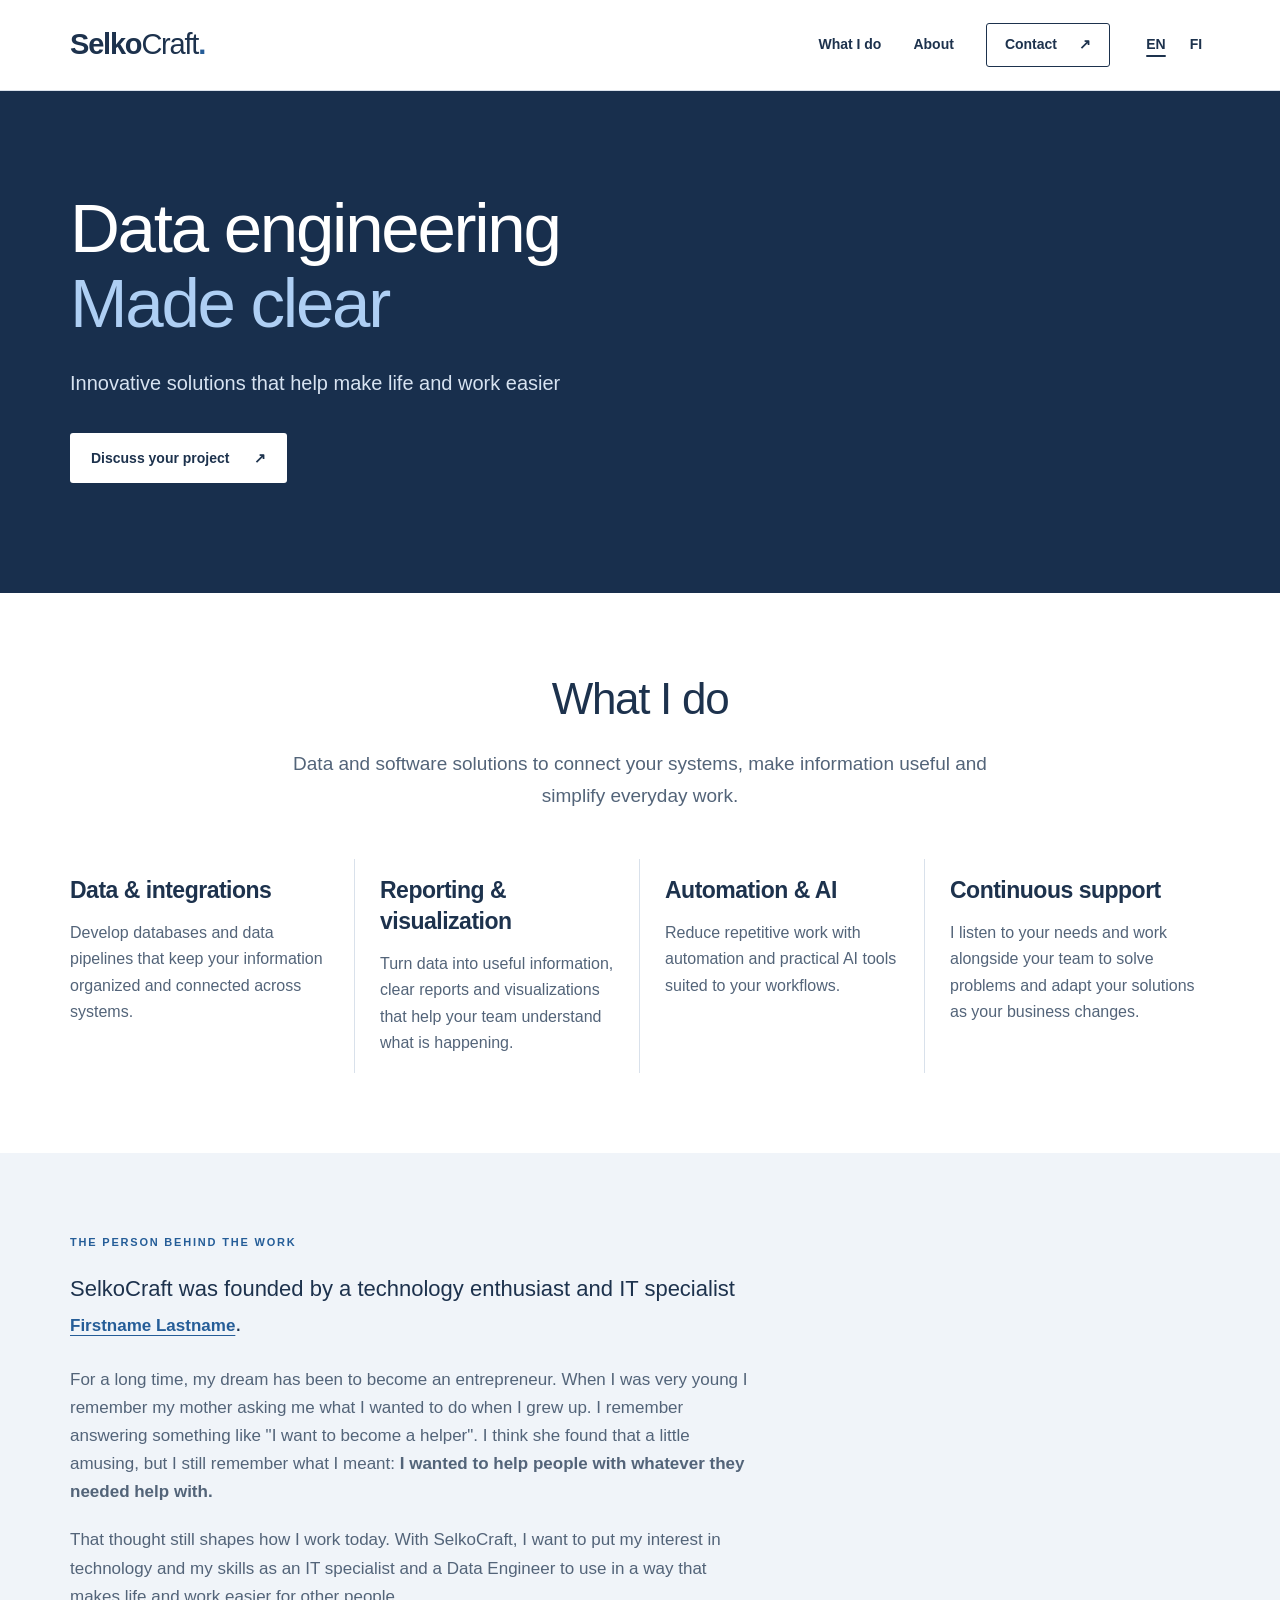
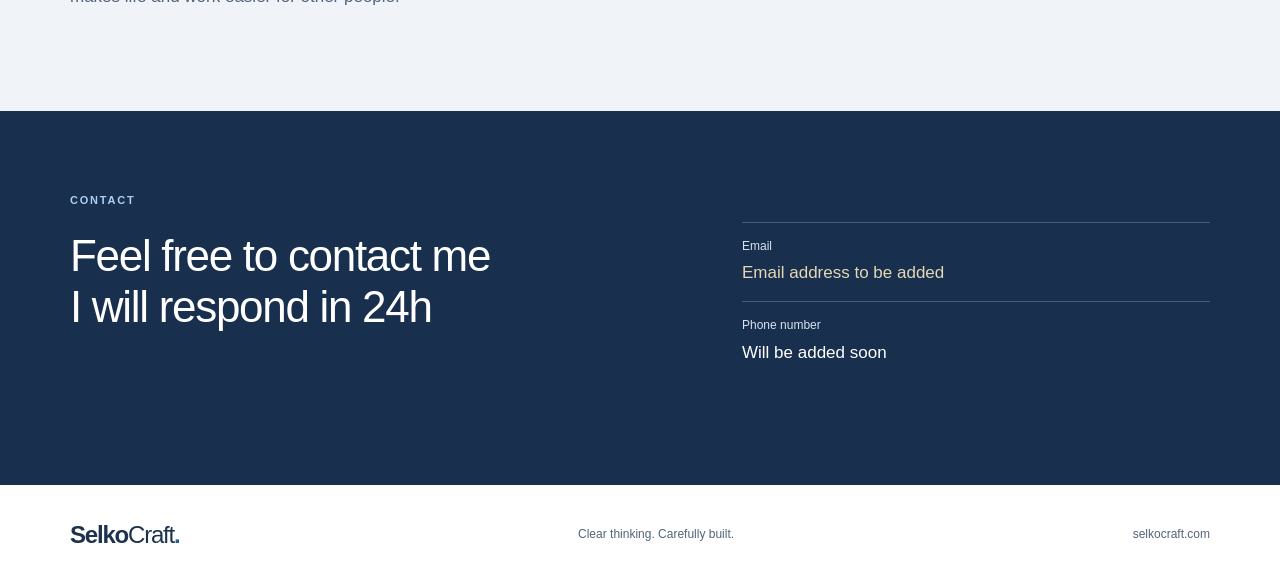
==== index.html @ 9091d0bf "Initial commit" ====
<!doctype html>
<html lang="en">
<head>
  <meta charset="utf-8">
  <meta name="viewport" content="width=device-width, initial-scale=1">
  <meta name="description" content="SelkoCraft Oy — independent data engineering, integrations and automation from Finland. Practical solutions, built with clarity.">
  <title>SelkoCraft Oy — Data engineering Made clear</title>
  <link rel="stylesheet" href="style2.css">
</head>
<body>
  <a class="skip-link" href="#main">Skip to content</a>

  <header class="site-header">
    <div class="container header-inner">
      <a class="brand" href="#home" aria-label="SelkoCraft home">Selko<span>Craft</span><span class="brand-mark" aria-hidden="true">.</span></a>
      <nav aria-label="Main navigation">
        <a href="#services">What I do</a>
        <a href="#about">About</a>
        <a class="nav-contact" href="#contact">Contact <span aria-hidden="true">↗</span></a>
        <span class="language-switch" role="group" aria-label="Language">
          <a href="index.html" lang="en" hreflang="en" aria-label="In English" aria-current="page">EN</a>
          <a href="fi.html" lang="fi" hreflang="fi" aria-label="Suomeksi">FI</a>
        </span>
      </nav>
    </div>
  </header>

  <main id="main">
    <section class="hero home-simple" id="home" aria-labelledby="hero-title">
      <div class="container">
        <div class="home-content">
          <h1 id="hero-title">Data engineering<br><span>Made clear</span></h1>
          <p class="hero-description">Innovative solutions that help make life and work easier</p>
          <a class="button button-light" href="#contact">Discuss your project <span aria-hidden="true">↗</span></a>
        </div>
      </div>
    </section>

    <section class="section services" id="services" aria-labelledby="services-title">
      <div class="container">
        <div class="services-heading">
          <h2 id="services-title">What I do</h2>
          <p>Data and software solutions to connect your systems, make information useful and simplify everyday work.</p>
        </div>
        <div class="service-areas">
          <article class="service-area">
            <h3>Data &amp; integrations</h3>
            <p>Develop databases and data pipelines that keep your information organized and connected across systems.</p>
          </article>
          <article class="service-area">
            <h3>Reporting &amp; visualization</h3>
            <p>Turn data into useful information, clear reports and visualizations that help your team understand what is happening.</p>
          </article>
          <article class="service-area">
            <h3>Automation &amp; AI</h3>
            <p>Reduce repetitive work with automation and practical AI tools suited to your workflows.</p>
          </article>
          <article class="service-area">
            <h3>Continuous support</h3>
            <p>I listen to your needs and work alongside your team to solve problems and adapt your solutions as your business changes.</p>
          </article>
        </div>
      </div>
    </section>

    <section class="section about" id="about" aria-labelledby="about-title">
      <div class="container">
        <div class="about-story">
          <div class="story-header">
            <h2 class="eyebrow" id="about-title">THE PERSON BEHIND THE WORK</h2>
          </div>
          <div class="story-prose">
            <p class="story-lead">SelkoCraft was founded by a technology enthusiast and IT specialist<br>
              <!-- Placeholder destination: replace with the founder’s website before publishing. -->
              <a class="founder-link" href="https://google.com">Firstname Lastname</a>.
            </p>
            <p class="story-body">For a long time, my dream has been to become an entrepreneur. When I was very young I remember my mother asking me what I wanted to do when I grew up. I remember answering something like "I want to become a helper". I think she found that a little amusing, but I still remember what I meant: <b>I wanted to help people with whatever they needed help with.</b></p>
            <p class="story-body">That thought still shapes how I work today. With SelkoCraft, I want to put my interest in technology and my skills as an IT specialist and a Data Engineer to use in a way that makes life and work easier for other people.</p>
          </div>
        </div>
      </div>
    </section>

    <section class="section contact" id="contact" aria-labelledby="contact-title">
      <div class="container contact-layout">
        <div>
          <p class="eyebrow">CONTACT</p>
          <h2 id="contact-title">Feel free to contact me<br>I will respond in 24h</h2>
        </div>
        <div class="contact-details">
          <dl>
            <div><dt>Email</dt><dd class="placeholder">Email address to be added</dd></div>
            <div><dt>Phone number</dt><dd>Will be added soon</dd></div>
          </dl>
        </div>
      </div>
    </section>
  </main>

  <footer class="site-footer">
    <div class="container footer-inner">
      <a class="brand" href="#home">Selko<span>Craft</span><span class="brand-mark" aria-hidden="true">.</span></a>
      <p>Clear thinking. Carefully built.</p>
      <span class="footer-domain">selkocraft.com</span>
    </div>
  </footer>
</body>
</html>
---- style2.css ----
/* SELKOCRAFT OY
   Shared stylesheet for index.html and fi.html.
   Keep layout, accessibility and responsive rules here. */

/* 1. Theme — shared navy palette for English and Finnish. */
:root {
  --ink: #1d324d;
  --muted: #536479;
  --accent: #255d98;
  --hero: #182f4d;
  --hero-text: #d7e3f1;
  --highlight: #aecff4;
  --paper: #ffffff;
  --soft: #f0f4f9;
  --line: #d9e1eb;
  --content-width: 1140px;
}

/* 2. Base styles, typography and accessible links. */
* {
  box-sizing: border-box;
}

html {
  scroll-padding-top: 112px;
}

body {
  margin: 0;
  background: var(--paper);
  color: var(--ink);
  font-family: "Segoe UI", "Helvetica Neue", Arial, sans-serif;
  font-size: 17px;
  line-height: 1.65;
}

h1, h2, h3, p {
  margin-top: 0;
}

p {
  margin-bottom: 20px;
}

a {
  color: inherit;
  text-decoration: none;
}

a:hover {
  text-decoration: underline;
  text-underline-offset: 5px;
}

a:focus-visible {
  outline: 3px solid #b97528;
  outline-offset: 5px;
}

/* Shared page width. */
.container {
  width: min(var(--content-width), calc(100% - 96px));
  margin-inline: auto;
}

/* Keyboard skip link, revealed when focused. */
.skip-link {
  position: fixed;
  top: -100px;
  left: 16px;
  z-index: 20;
  padding: 12px 18px;
  background: var(--paper);
  color: var(--ink);
}

.skip-link:focus {
  top: 12px;
}

/* 3. Header and main navigation. */
.site-header {
  position: sticky;
  top: 0;
  z-index: 10;
  background: var(--paper);
  border-bottom: 1px solid var(--line);
}

.header-inner {
  display: flex;
  align-items: center;
  justify-content: space-between;
  gap: 28px;
  min-height: 90px;
}

.brand {
  white-space: nowrap;
  font-size: 29px;
  font-weight: 700;
  letter-spacing: -1.2px;
}

.brand > span:not(.brand-mark) {
  font-weight: 400;
}

.brand-mark {
  color: var(--accent);
}

nav {
  display: flex;
  align-items: center;
  gap: 32px;
  font-size: 14px;
  font-weight: 600;
}

nav a {
  display: inline-flex;
  align-items: center;
  min-height: 44px;
}

.nav-contact {
  gap: 22px;
  padding: 7px 18px;
  border: 1px solid var(--ink);
  border-radius: 3px;
}

.nav-contact:hover {
  background: var(--soft);
  text-decoration: none;
}

/* 4. Home section. */
.hero {
  background: var(--hero);
  color: white;
}

.eyebrow {
  margin-bottom: 21px;
  font-size: 11px;
  font-weight: 700;
  letter-spacing: 1.8px;
  color: var(--accent);
}

h1 {
  font-weight: 500;
  line-height: 1.08;
  letter-spacing: -2.3px;
}

h1 span {
  color: var(--highlight);
}

.hero-description {
  color: var(--hero-text);
  line-height: 1.55;
}

.button {
  display: inline-flex;
  align-items: center;
  justify-content: space-between;
  gap: 24px;
  min-height: 50px;
  padding: 13px 21px;
  border-radius: 3px;
  font-size: 14px;
  font-weight: 600;
}

.button-light {
  background: white;
  color: var(--ink);
}

.button-light:hover {
  background: var(--highlight);
  text-decoration: none;
}

/* Shared section spacing. */
.section {
  padding-block: 80px;
}

h2 {
  margin-bottom: 24px;
  font-size: clamp(32px, 3.5vw, 44px);
  font-weight: 500;
  line-height: 1.16;
  letter-spacing: -1.3px;
}

h3 {
  font-weight: 600;
  line-height: 1.35;
  letter-spacing: -0.5px;
}

/* 5. About section background. */
.about {
  background: var(--soft);
}

/* 6. Contact section. */
.contact {
  background: var(--hero);
  color: white;
}

.contact-layout {
  display: grid;
  grid-template-columns: 1.1fr 0.9fr;
  gap: 100px;
}

.contact .eyebrow {
  color: var(--highlight);
}

.contact-details {
  padding-top: 7px;
}

.contact-details dl {
  margin: 24px 0;
}

.contact-details dl > div {
  border-top: 1px solid #435d7d;
  padding-block: 14px;
}

.contact-details dt {
  font-size: 12px;
  color: var(--hero-text);
}

.contact-details dd {
  margin: 3px 0 0;
  font-size: 17px;
}

.placeholder {
  color: #e4d7b5;
}

/* 7. Footer. */
.footer-inner {
  display: flex;
  align-items: center;
  justify-content: space-between;
  gap: 24px;
  padding-block: 30px;
}

.footer-inner .brand {
  font-size: 24px;
}

.footer-inner p, .footer-domain {
  margin: 0;
  color: var(--muted);
  font-size: 12px;
}

/* Responsive layout — tablet. */
@media (max-width: 950px) {
  .container {
    width: calc(100% - 48px);
  }

  .contact-layout {
    gap: 45px;
  }
}

/* Responsive layout — phone. */
@media (max-width: 700px) {
  html {
    scroll-padding-top: 134px;
  }

  .container {
    width: calc(100% - 40px);
  }

  .header-inner {
    flex-wrap: wrap;
    justify-content: center;
    gap: 4px;
    padding-block: 12px;
  }

  .brand {
    font-size: 26px;
  }

  nav {
    justify-content: center;
    width: 100%;
    gap: 26px;
    font-size: 13px;
  }

  .nav-contact {
    border: 0;
    padding-inline: 0;
    gap: 8px;
  }

  .contact-layout {
    grid-template-columns: 1fr;
    gap: 32px;
  }

  h1 {
    font-size: clamp(39px, 8.8vw, 56px);
    letter-spacing: -1.6px;
  }

  .hero-description {
    font-size: 19px;
  }

  .section {
    padding-block: 52px;
  }

  .footer-inner {
    flex-wrap: wrap;
    gap: 12px 24px;
  }

  .footer-domain {
    width: 100%;
  }
}

/* Home layout — one left-aligned content block. */
.home-simple {
  padding: 100px 0 110px;
  text-align: left;
}

.home-simple .home-content {
  max-width: 760px;
  margin: 0;
}

.home-simple h1 {
  font-size: clamp(44px, 5.4vw, 72px);
  margin-bottom: 0;
}

.home-simple .hero-description {
  max-width: 510px;
  margin: 28px 0 34px;
  font-size: 20px;
}

/* Responsive layout — phone. */
@media (max-width: 700px) {
  .home-simple {
    padding: 62px 0 68px;
  }

  .home-simple h1 {
    font-size: clamp(39px, 9vw, 56px);
  }
}

.services-heading > p {
  color: var(--muted);
  font-size: 19px;
  margin-bottom: 0;
}

.service-area h3 {
  font-size: 23px;
  margin-bottom: 14px;
}

.service-area p {
  color: var(--muted);
  font-size: 16px;
  margin-bottom: 0;
}

/* 8. Services — centered introduction and four open columns. */
.services-heading {
  max-width: 720px;
  margin-bottom: 48px;
  text-align: center;
  margin-inline: auto;
}

.service-areas {
  display: grid;
  grid-template-columns: repeat(4, 1fr);
  gap: 0;
}

.service-area {
  min-width: 0;
  padding: 16px 25px;
  border-right: 1px solid var(--line);
}

.service-area:first-child {
  padding-left: 0;
}

.service-area:last-child {
  padding-right: 0;
  border-right: 0;
}

/* Responsive layout — tablet. */
@media (max-width: 950px) {
  .service-areas {
    grid-template-columns: repeat(2, 1fr);
    gap: 30px;
  }

  .service-area, .service-area:first-child, .service-area:last-child {
    padding: 0;
    border: 0;
  }
}

/* Services — stack into one column. */
@media (max-width: 600px) {
  .service-areas {
    grid-template-columns: 1fr;
  }

  .services-heading {
    text-align: left;
  }

  .service-area {
    padding-top: 20px;
    border-top: 1px solid var(--line);
  }
}

/* 9. Founder story — readable prose and a small section heading. */
.about-story {
  max-width: 760px;
}

.about-story h2.eyebrow {
  font-size: 11px;
  font-weight: 700;
  line-height: 1.65;
  letter-spacing: 1.8px;
  margin-bottom: 21px;
}

.about-story .story-lead {
  font-size: 22px;
  line-height: 1.55;
  color: var(--ink);
}

.about-story .story-body {
  max-width: 680px;
  color: var(--muted);
}

/* 10. Language selector — underline the current language. */
.language-switch {
  display: inline-flex;
  align-items: center;
  gap: 12px;
  white-space: nowrap;
}

.language-switch a {
  justify-content: center;
  min-width: 28px;
}

.language-switch a[aria-current="page"] {
  text-decoration: underline;
  text-decoration-thickness: 2px;
  text-underline-offset: 6px;
}

/* Narrow phones — allow navigation to wrap. */
@media (max-width: 420px) {
  .site-header nav {
    flex-wrap: wrap;
    column-gap: 12px;
    row-gap: 0;
  }

  html {
    scroll-padding-top: 180px;
  }
}

/* Founder website link — smaller than the introduction. */
.about-story .founder-link {
  display: inline-block;
  padding-block: 7px;
  font-size: 17px;
  font-weight: 600;
  color: var(--accent);
  text-decoration: underline;
  text-decoration-thickness: 1px;
  text-underline-offset: 4px;
}

.about-story .founder-link:hover {
  color: var(--ink);
  text-decoration-thickness: 2px;
}
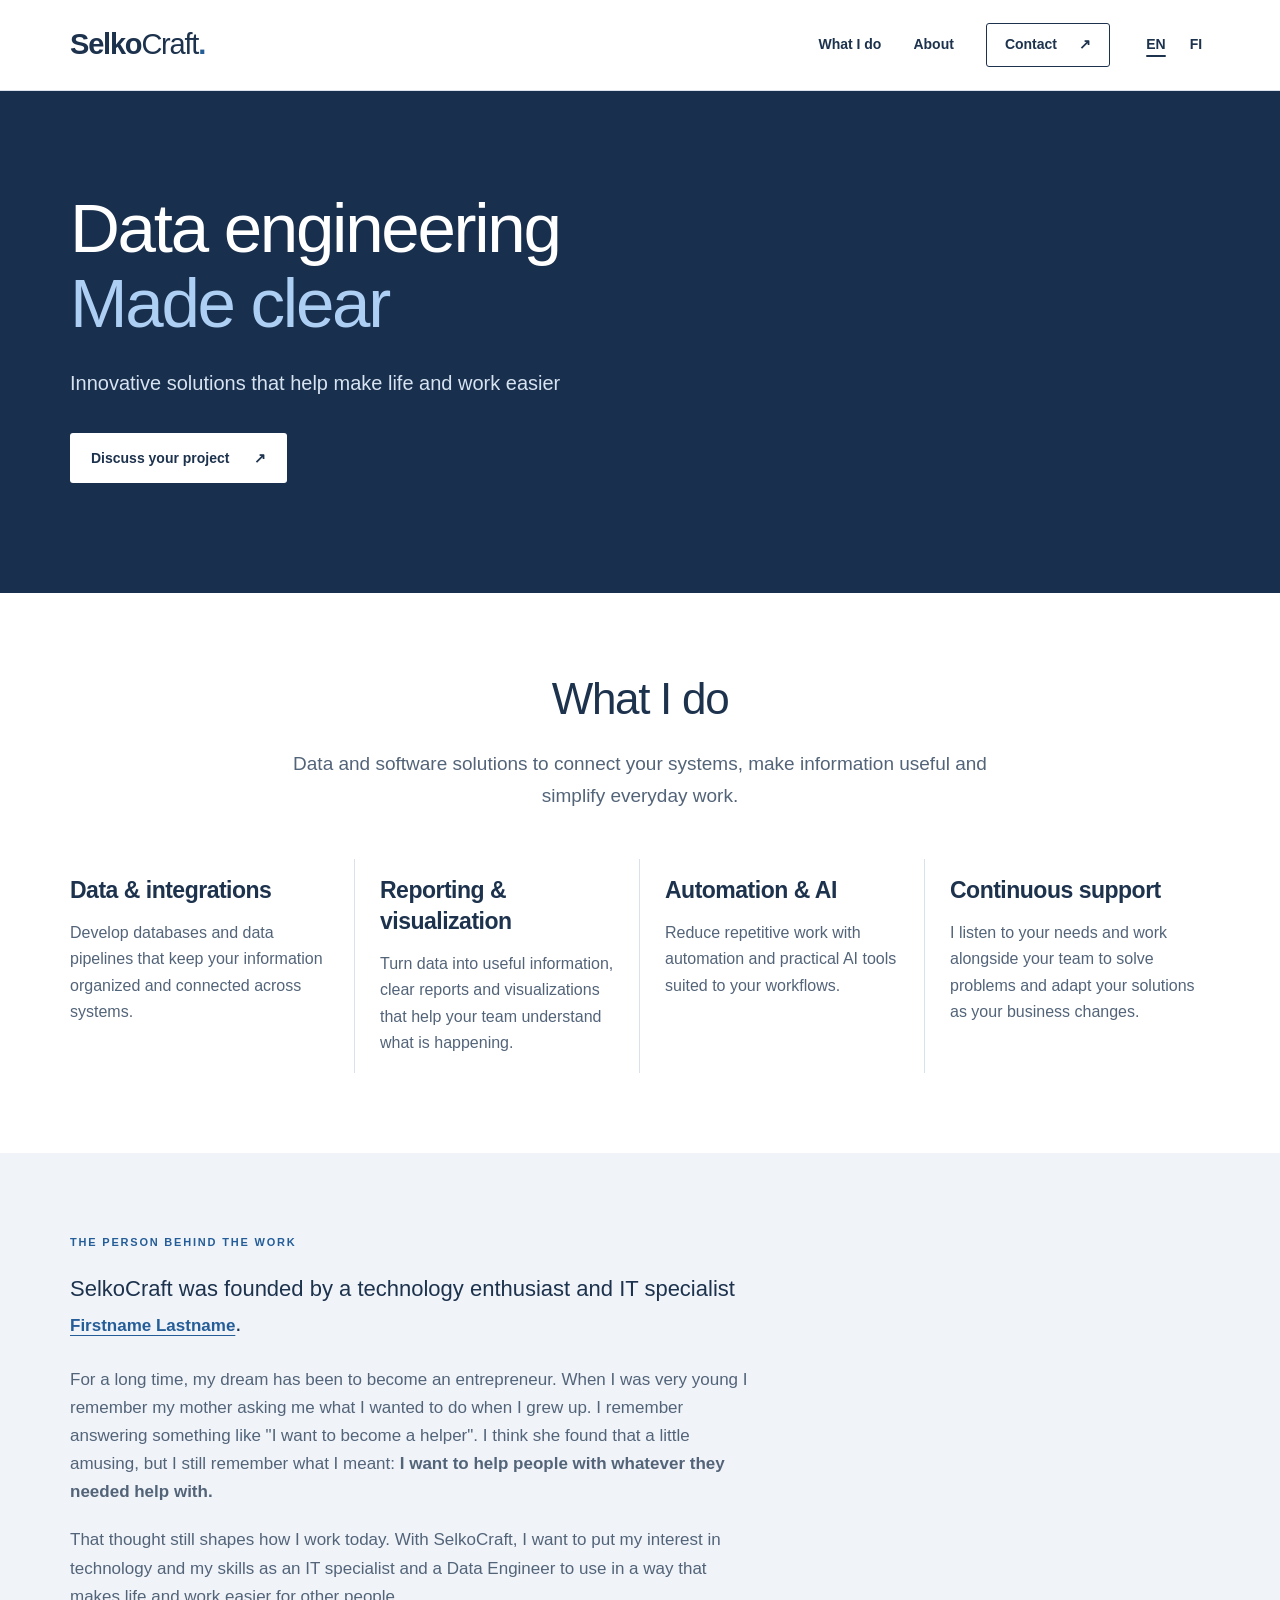
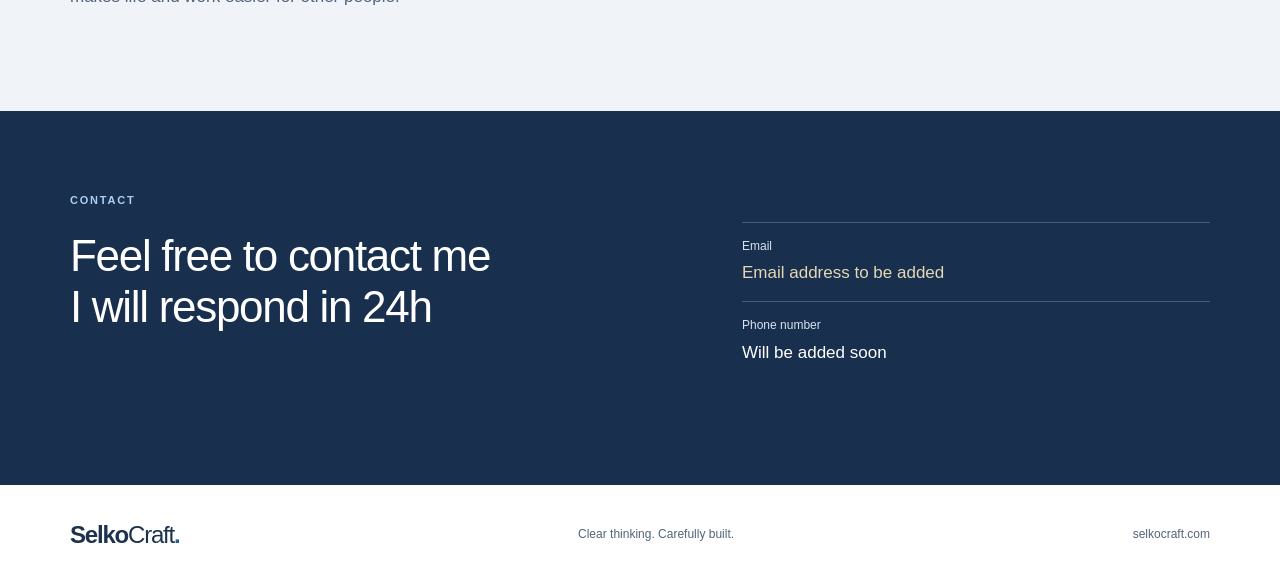
==== commit 7bcae938: "Small formating changes" ====
--- a/index.html
+++ b/index.html
@@ -74,8 +74,11 @@
               <!-- Placeholder destination: replace with the founder’s website before publishing. -->
               <a class="founder-link" href="https://google.com">Firstname Lastname</a>.
             </p>
-            <p class="story-body">For a long time, my dream has been to become an entrepreneur. When I was very young I remember my mother asking me what I wanted to do when I grew up. I remember answering something like "I want to become a helper". I think she found that a little amusing, but I still remember what I meant: <b>I wanted to help people with whatever they needed help with.</b></p>
-            <p class="story-body">That thought still shapes how I work today. With SelkoCraft, I want to put my interest in technology and my skills as an IT specialist and a Data Engineer to use in a way that makes life and work easier for other people.</p>
+            <p class="story-body">For a long time, my dream has been to become an entrepreneur. When I was very young I remember my mother asking me what I wanted to do when I grew up. 
+              I remember answering something like "I want to become a helper". I think she found that a little amusing, but I still remember what I meant: 
+              <b>I want to help people with whatever they needed help with.</b></p>
+            <p class="story-body">That thought still shapes how I work today. With SelkoCraft, 
+              I want to put my interest in technology and my skills as an IT specialist and a Data Engineer to use in a way that makes life and work easier for other people.</p>
           </div>
         </div>
       </div>
